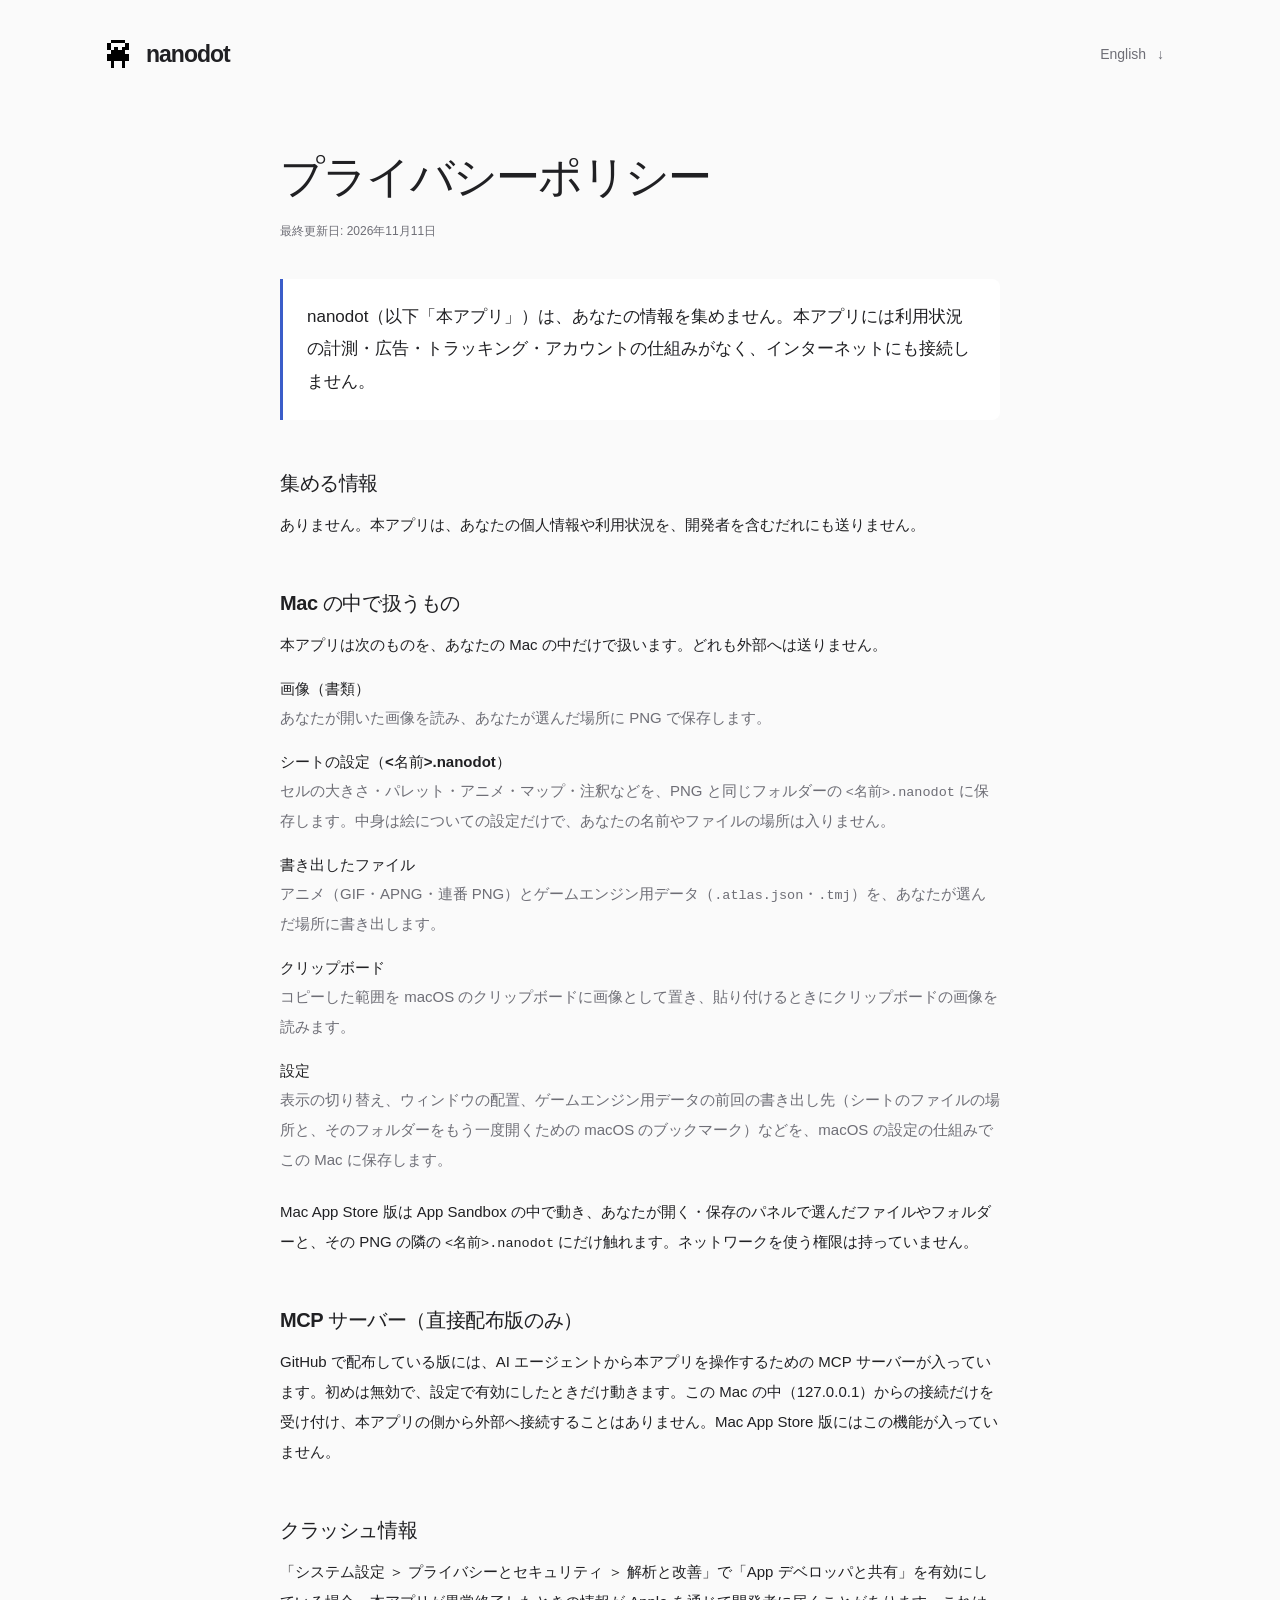
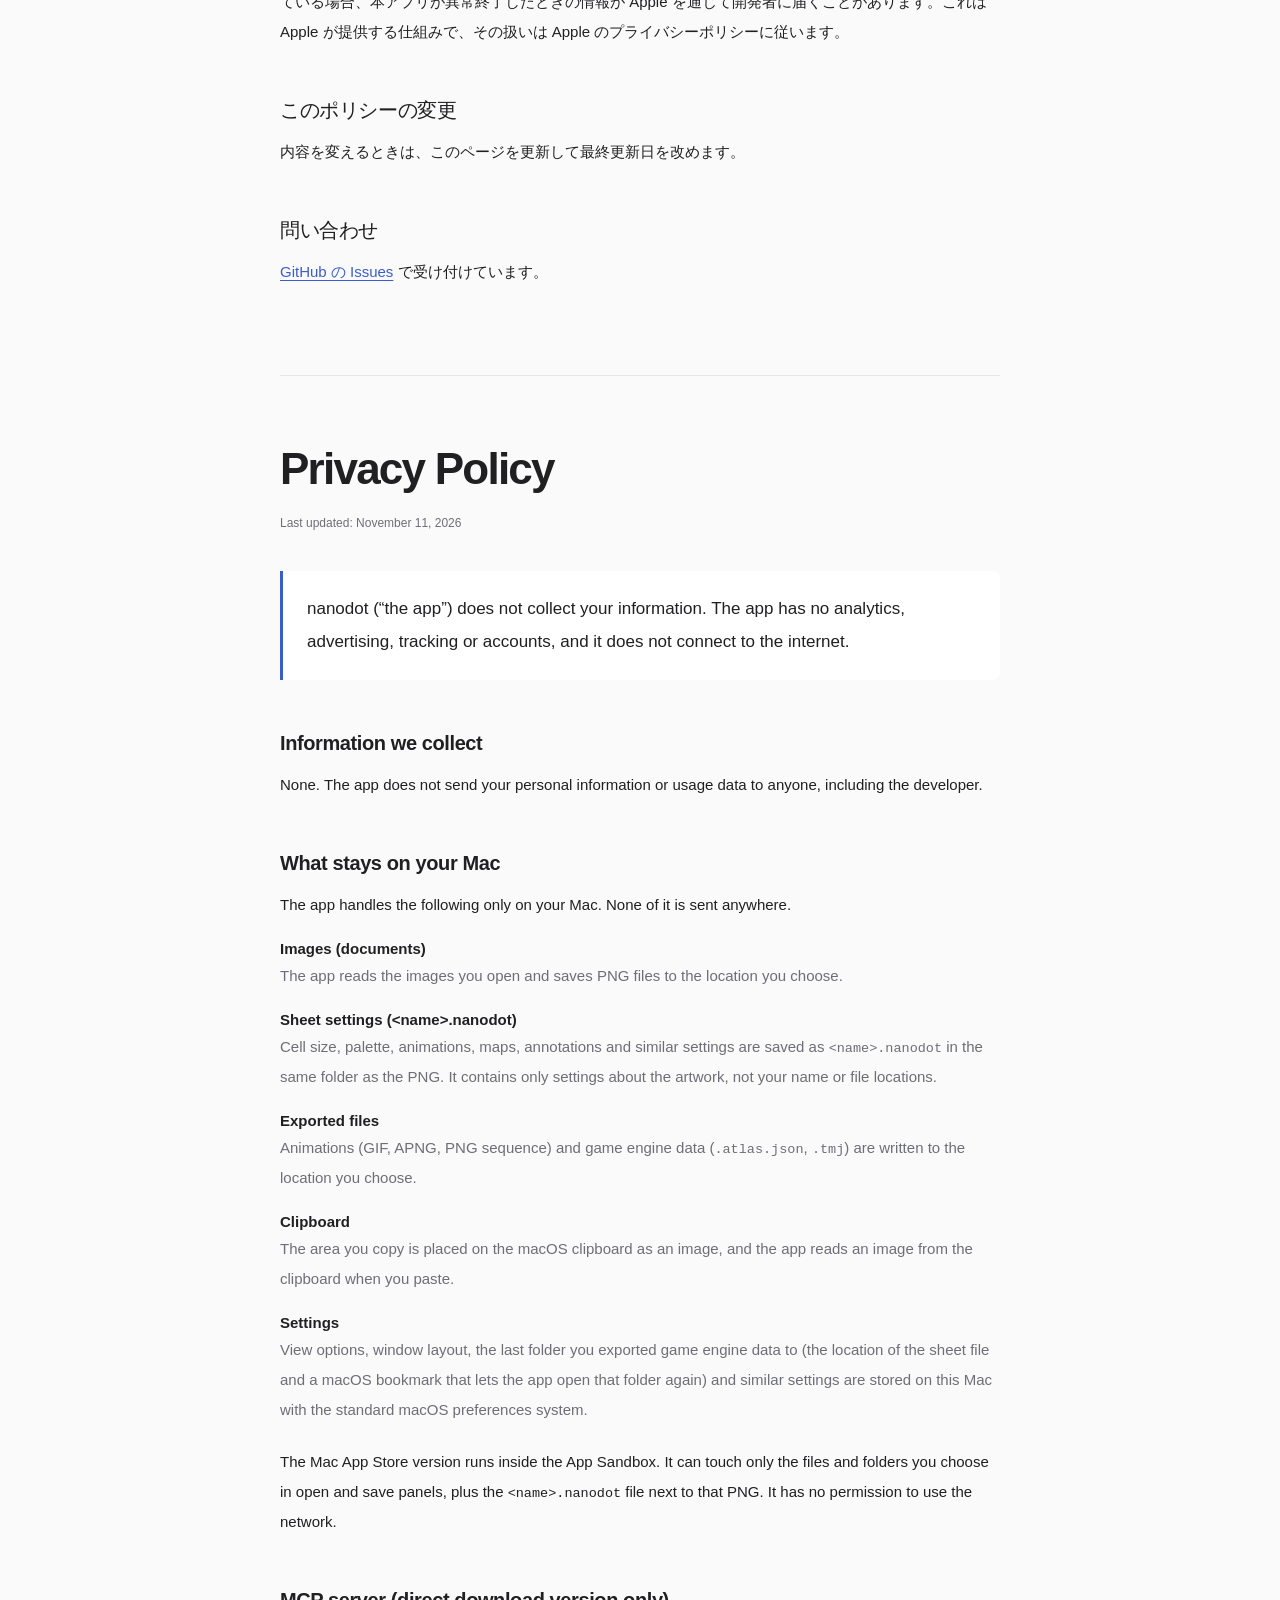
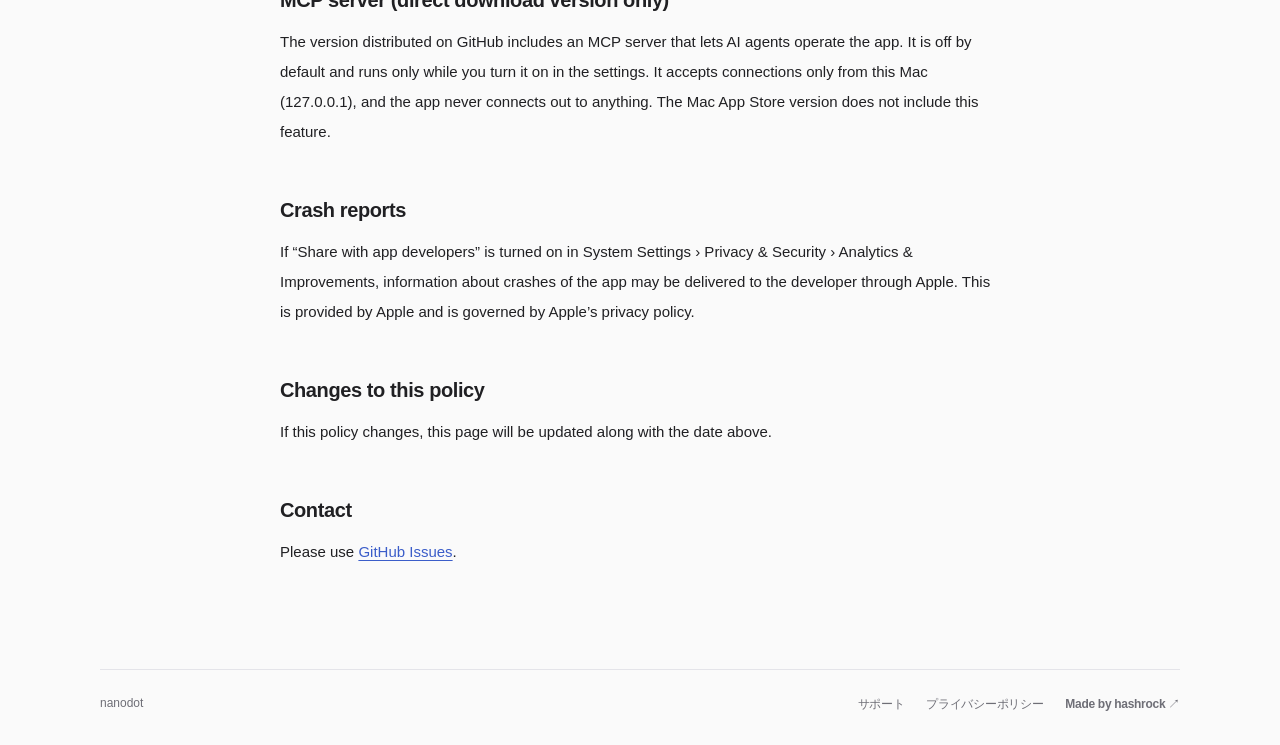
==== website/privacy.html @ 58ac0351 "サイトにプライバシーポリシーとサポートのページを足す App Store Connect に書く URL 用。1 ページに日本語と英語（#en）。 index.html のフッターからリンクする。  " ====
<!doctype html>
<html lang="ja">
<head>
  <meta charset="utf-8">
  <meta name="viewport" content="width=device-width, initial-scale=1">
  <meta name="theme-color" content="#fafafa">
  <title>プライバシーポリシー — nanodot</title>
  <meta name="description" content="nanodot はあなたの情報を集めません。通信もトラッキングもしないアプリです。">
  <link rel="icon" href="./assets/nanodot.svg" type="image/svg+xml">
  <link rel="stylesheet" href="./style.css">
  <script type="module" src="https://repos.hashrock.info/switcher/v1.js"></script>
</head>
<body>
  <header class="header wrap">
    <a class="brand" href="./" aria-label="nanodot ホーム"><img src="./assets/nanodot.svg" width="36" height="36" alt=""><span>nanodot</span></a>
    <div class="header-links">
      <a class="github" href="#en" lang="en">English <span aria-hidden="true">↓</span></a>
      <!-- hashrock の他のサービスへのメニュー（index.html と同じ置き方） -->
      <hashrock-switcher theme="light"></hashrock-switcher>
    </div>
  </header>
  <main class="policy wrap">

    <article id="ja" lang="ja">
      <h1>プライバシーポリシー</h1>
      <p class="updated">最終更新日: 2026年11月11日</p>

      <p class="lead">nanodot（以下「本アプリ」）は、あなたの情報を集めません。本アプリには利用状況の計測・広告・トラッキング・アカウントの仕組みがなく、インターネットにも接続しません。</p>

      <h2>集める情報</h2>
      <p>ありません。本アプリは、あなたの個人情報や利用状況を、開発者を含むだれにも送りません。</p>

      <h2>Mac の中で扱うもの</h2>
      <p>本アプリは次のものを、あなたの Mac の中だけで扱います。どれも外部へは送りません。</p>
      <dl>
        <dt>画像（書類）</dt>
        <dd>あなたが開いた画像を読み、あなたが選んだ場所に PNG で保存します。</dd>
        <dt>シートの設定（&lt;名前&gt;.nanodot）</dt>
        <dd>セルの大きさ・パレット・アニメ・マップ・注釈などを、PNG と同じフォルダーの <code>&lt;名前&gt;.nanodot</code> に保存します。中身は絵についての設定だけで、あなたの名前やファイルの場所は入りません。</dd>
        <dt>書き出したファイル</dt>
        <dd>アニメ（GIF・APNG・連番 PNG）とゲームエンジン用データ（<code>.atlas.json</code>・<code>.tmj</code>）を、あなたが選んだ場所に書き出します。</dd>
        <dt>クリップボード</dt>
        <dd>コピーした範囲を macOS のクリップボードに画像として置き、貼り付けるときにクリップボードの画像を読みます。</dd>
        <dt>設定</dt>
        <dd>表示の切り替え、ウィンドウの配置、ゲームエンジン用データの前回の書き出し先（シートのファイルの場所と、そのフォルダーをもう一度開くための macOS のブックマーク）などを、macOS の設定の仕組みでこの Mac に保存します。</dd>
      </dl>
      <p>Mac App Store 版は App Sandbox の中で動き、あなたが開く・保存のパネルで選んだファイルやフォルダーと、その PNG の隣の <code>&lt;名前&gt;.nanodot</code> にだけ触れます。ネットワークを使う権限は持っていません。</p>

      <h2>MCP サーバー（直接配布版のみ）</h2>
      <p>GitHub で配布している版には、AI エージェントから本アプリを操作するための MCP サーバーが入っています。初めは無効で、設定で有効にしたときだけ動きます。この Mac の中（127.0.0.1）からの接続だけを受け付け、本アプリの側から外部へ接続することはありません。Mac App Store 版にはこの機能が入っていません。</p>

      <h2>クラッシュ情報</h2>
      <p>「システム設定 ＞ プライバシーとセキュリティ ＞ 解析と改善」で「App デベロッパと共有」を有効にしている場合、本アプリが異常終了したときの情報が Apple を通じて開発者に届くことがあります。これは Apple が提供する仕組みで、その扱いは Apple のプライバシーポリシーに従います。</p>

      <h2>このポリシーの変更</h2>
      <p>内容を変えるときは、このページを更新して最終更新日を改めます。</p>

      <h2>問い合わせ</h2>
      <p><a class="link" href="https://github.com/hashrock/nanodot/issues">GitHub の Issues</a> で受け付けています。</p>
    </article>

    <article id="en" lang="en">
      <h1>Privacy Policy</h1>
      <p class="updated">Last updated: November 11, 2026</p>

      <p class="lead">nanodot (“the app”) does not collect your information. The app has no analytics, advertising, tracking or accounts, and it does not connect to the internet.</p>

      <h2>Information we collect</h2>
      <p>None. The app does not send your personal information or usage data to anyone, including the developer.</p>

      <h2>What stays on your Mac</h2>
      <p>The app handles the following only on your Mac. None of it is sent anywhere.</p>
      <dl>
        <dt>Images (documents)</dt>
        <dd>The app reads the images you open and saves PNG files to the location you choose.</dd>
        <dt>Sheet settings (&lt;name&gt;.nanodot)</dt>
        <dd>Cell size, palette, animations, maps, annotations and similar settings are saved as <code>&lt;name&gt;.nanodot</code> in the same folder as the PNG. It contains only settings about the artwork, not your name or file locations.</dd>
        <dt>Exported files</dt>
        <dd>Animations (GIF, APNG, PNG sequence) and game engine data (<code>.atlas.json</code>, <code>.tmj</code>) are written to the location you choose.</dd>
        <dt>Clipboard</dt>
        <dd>The area you copy is placed on the macOS clipboard as an image, and the app reads an image from the clipboard when you paste.</dd>
        <dt>Settings</dt>
        <dd>View options, window layout, the last folder you exported game engine data to (the location of the sheet file and a macOS bookmark that lets the app open that folder again) and similar settings are stored on this Mac with the standard macOS preferences system.</dd>
      </dl>
      <p>The Mac App Store version runs inside the App Sandbox. It can touch only the files and folders you choose in open and save panels, plus the <code>&lt;name&gt;.nanodot</code> file next to that PNG. It has no permission to use the network.</p>

      <h2>MCP server (direct download version only)</h2>
      <p>The version distributed on GitHub includes an MCP server that lets AI agents operate the app. It is off by default and runs only while you turn it on in the settings. It accepts connections only from this Mac (127.0.0.1), and the app never connects out to anything. The Mac App Store version does not include this feature.</p>

      <h2>Crash reports</h2>
      <p>If “Share with app developers” is turned on in System Settings › Privacy &amp; Security › Analytics &amp; Improvements, information about crashes of the app may be delivered to the developer through Apple. This is provided by Apple and is governed by Apple’s privacy policy.</p>

      <h2>Changes to this policy</h2>
      <p>If this policy changes, this page will be updated along with the date above.</p>

      <h2>Contact</h2>
      <p>Please use <a class="link" href="https://github.com/hashrock/nanodot/issues">GitHub Issues</a>.</p>
    </article>

  </main>
  <footer class="footer wrap"><a href="./">nanodot</a><span class="footer-links"><a href="./support.html">サポート</a><a href="./privacy.html">プライバシーポリシー</a><a href="https://github.com/hashrock">Made by hashrock <span aria-hidden="true">↗</span></a></span></footer>
</body>
</html>
---- website/style.css ----
:root{color-scheme:light;--paper:#fafafa;--ink:#202023;--muted:#6e6e76;--line:#e4e4e9;--accent:#3b5dc9;font-family:-apple-system,BlinkMacSystemFont,"Helvetica Neue","Hiragino Kaku Gothic ProN","Noto Sans JP",sans-serif;color:var(--ink);background:var(--paper);font-synthesis:none}
*{box-sizing:border-box}
body{margin:0;-webkit-font-smoothing:antialiased}
a{color:inherit;text-decoration:none}
a:focus-visible{outline:3px solid var(--accent);outline-offset:6px}
.wrap{width:min(1080px,calc(100% - 80px));margin-inline:auto}
.header{height:108px;display:flex;align-items:center;justify-content:space-between}
.brand{display:inline-flex;align-items:center;gap:10px;font-size:23px;font-weight:650;letter-spacing:-1px}
.brand img{display:block}
.github{font-size:14px;color:var(--muted);padding:12px 0}
.github span{margin-left:7px}
.github:hover,.footer a:hover{color:var(--accent)}
.hero{text-align:center;padding:78px 0 58px}
.eyebrow{margin:0 0 25px;font-size:14px;letter-spacing:.045em;color:var(--muted)}
h1{font-size:clamp(42px,5.5vw,68px);line-height:1.38;letter-spacing:-.055em;font-weight:700;margin:0}
.intro{font-size:16px;line-height:2;color:var(--muted);margin:26px 0 29px;letter-spacing:.015em}
.intro span{display:inline-block}
.button{display:inline-flex;justify-content:center;align-items:center;gap:11px;min-height:50px;padding:14px 23px;border-radius:8px;background:var(--accent);color:white;font-size:14px;font-weight:600;line-height:1.5;transition:background .18s,transform .18s}
.button:hover{background:#29366f;transform:translateY(-2px)}
.requirement{font-size:12px;line-height:1.8;color:var(--muted);margin:13px 0 0}
.requirement a{text-decoration:underline;text-underline-offset:3px}
.requirement a:hover{color:var(--accent)}
.preview{margin-top:0;margin-bottom:0}
.preview>img{width:100%;height:auto;display:block;border-radius:14px;border:1px solid var(--line);box-shadow:0 24px 60px -30px rgba(32,32,35,.35)}
figcaption{display:flex;justify-content:space-between;gap:16px;margin-top:17px;font-size:12px;color:var(--muted);line-height:1.8}
.caption-note{letter-spacing:.06em}
.step{font-size:12px;letter-spacing:.08em;font-family:ui-monospace,SFMono-Regular,Consolas,monospace;color:var(--accent)}
.closing{text-align:center;border-top:1px solid var(--line);padding:68px 0 76px}
.closing>img{display:block;margin:0 auto 21px}
.closing h2{font-size:26px;letter-spacing:-.035em;line-height:1.5;margin:0 0 24px}
.footer{border-top:1px solid var(--line);padding-block:26px 32px;display:flex;justify-content:space-between;gap:20px;font-size:12px;color:var(--muted)}
.footer>span{font-weight:650;letter-spacing:-.025em}
@media(min-width:1500px){.hero{padding-top:100px}}
@media(max-width:700px){.wrap{width:calc(100% - 40px)}.header{height:84px}.brand{font-size:21px}.hero{padding:54px 0 40px}.eyebrow{font-size:12px;margin-bottom:22px}h1{font-size:clamp(36px,8.6vw,54px)}.intro{font-size:14px;line-height:1.95;max-width:320px;margin:23px auto 26px}.desktop-break{display:none}.preview>img{border-radius:8px}figcaption{font-size:12px}.caption-note{display:none}.features{grid-template-columns:1fr;padding:52px 0;gap:30px}.features article{padding-top:20px}.features h2{font-size:26px;margin:13px 0 10px}.features p{font-size:14px}.closing{padding:49px 0 53px}.closing h2{font-size:24px}.footer{padding-block:23px}}
@media(prefers-reduced-motion:reduce){.button{transition:none}.button:hover{transform:none}}
.preview>img{image-rendering:auto}
.brand img,.closing>img{image-rendering:pixelated}

h1{font-size:clamp(34px,4.4vw,52px);line-height:1.35;letter-spacing:-.04em}
.intro{max-width:620px;margin-inline:auto}
.feature{display:grid;grid-template-columns:5fr 6fr;gap:48px;align-items:center;border-top:1px solid var(--line);padding:56px 0}
.feature:first-of-type{margin-top:72px}
.feature h2,.formats h2{font-size:24px;letter-spacing:-.03em;margin:0 0 14px;line-height:1.4}
.feature p{font-size:14px;line-height:1.9;color:var(--muted);margin:0 0 12px}
.feature ul{margin:0;padding-left:1.2em;font-size:14px;line-height:1.9;color:var(--muted)}
.feature li+li{margin-top:4px}
.feature>img{width:100%;height:auto;display:block;border-radius:10px;border:1px solid var(--line);box-shadow:0 18px 40px -28px rgba(32,32,35,.35);image-rendering:auto}
.feature pre{margin:0;padding:18px 20px;border-radius:10px;background:#1a1c2c;color:#f4f4f4;font-size:13px;line-height:1.7;overflow-x:auto}
.feature pre code,.formats code{font-family:ui-monospace,SFMono-Regular,Consolas,monospace}
.formats{border-top:1px solid var(--line);padding:56px 0 72px}
.formats table{width:100%;border-collapse:collapse;font-size:14px;line-height:1.8}
.formats th,.formats td{text-align:left;vertical-align:top;padding:12px 0;border-bottom:1px solid var(--line)}
.formats th{width:180px;font-weight:600;color:var(--ink);padding-right:20px}
.formats td{color:var(--muted)}
.formats code{font-size:13px}
.closing h2{margin-bottom:24px}
@media(max-width:700px){.feature{grid-template-columns:1fr;gap:24px;padding:40px 0}.feature:first-of-type{margin-top:48px}.formats th{width:110px}}
.feature>img.pixel{image-rendering:pixelated}
.header-links{display:flex;align-items:center;gap:16px}

.policy{max-width:720px;padding:40px 0 88px}
.policy article+article{margin-top:88px;padding-top:64px;border-top:1px solid var(--line)}
.policy h1{font-size:clamp(32px,4vw,44px);line-height:1.3;letter-spacing:-.04em}
.policy h2{font-size:20px;letter-spacing:-.02em;line-height:1.5;margin:48px 0 12px}
.policy p,.policy dd{font-size:15px;line-height:2;margin:0 0 14px}
.policy .updated{font-size:12px;color:var(--muted);margin:14px 0 36px}
.policy .lead{font-size:17px;line-height:1.9;padding:22px 24px;border-left:3px solid var(--accent);background:#fff;border-radius:0 8px 8px 0}
.policy dl{margin:18px 0 22px}
.policy dt{font-weight:650;font-size:15px;margin-top:20px}
.policy dd{margin:4px 0 0;color:var(--muted)}
.policy code{font-family:ui-monospace,SFMono-Regular,Consolas,monospace;font-size:.9em}
.policy .link{color:var(--accent);text-decoration:underline;text-underline-offset:3px}
@media(max-width:700px){.policy{padding:24px 0 56px}.policy article+article{margin-top:56px;padding-top:44px}.policy h2{font-size:18px;margin-top:38px}.policy p,.policy dd{font-size:14px}.policy .lead{font-size:15px;padding:18px 18px}}
.footer-links{display:flex;gap:22px;flex-wrap:wrap;justify-content:flex-end}
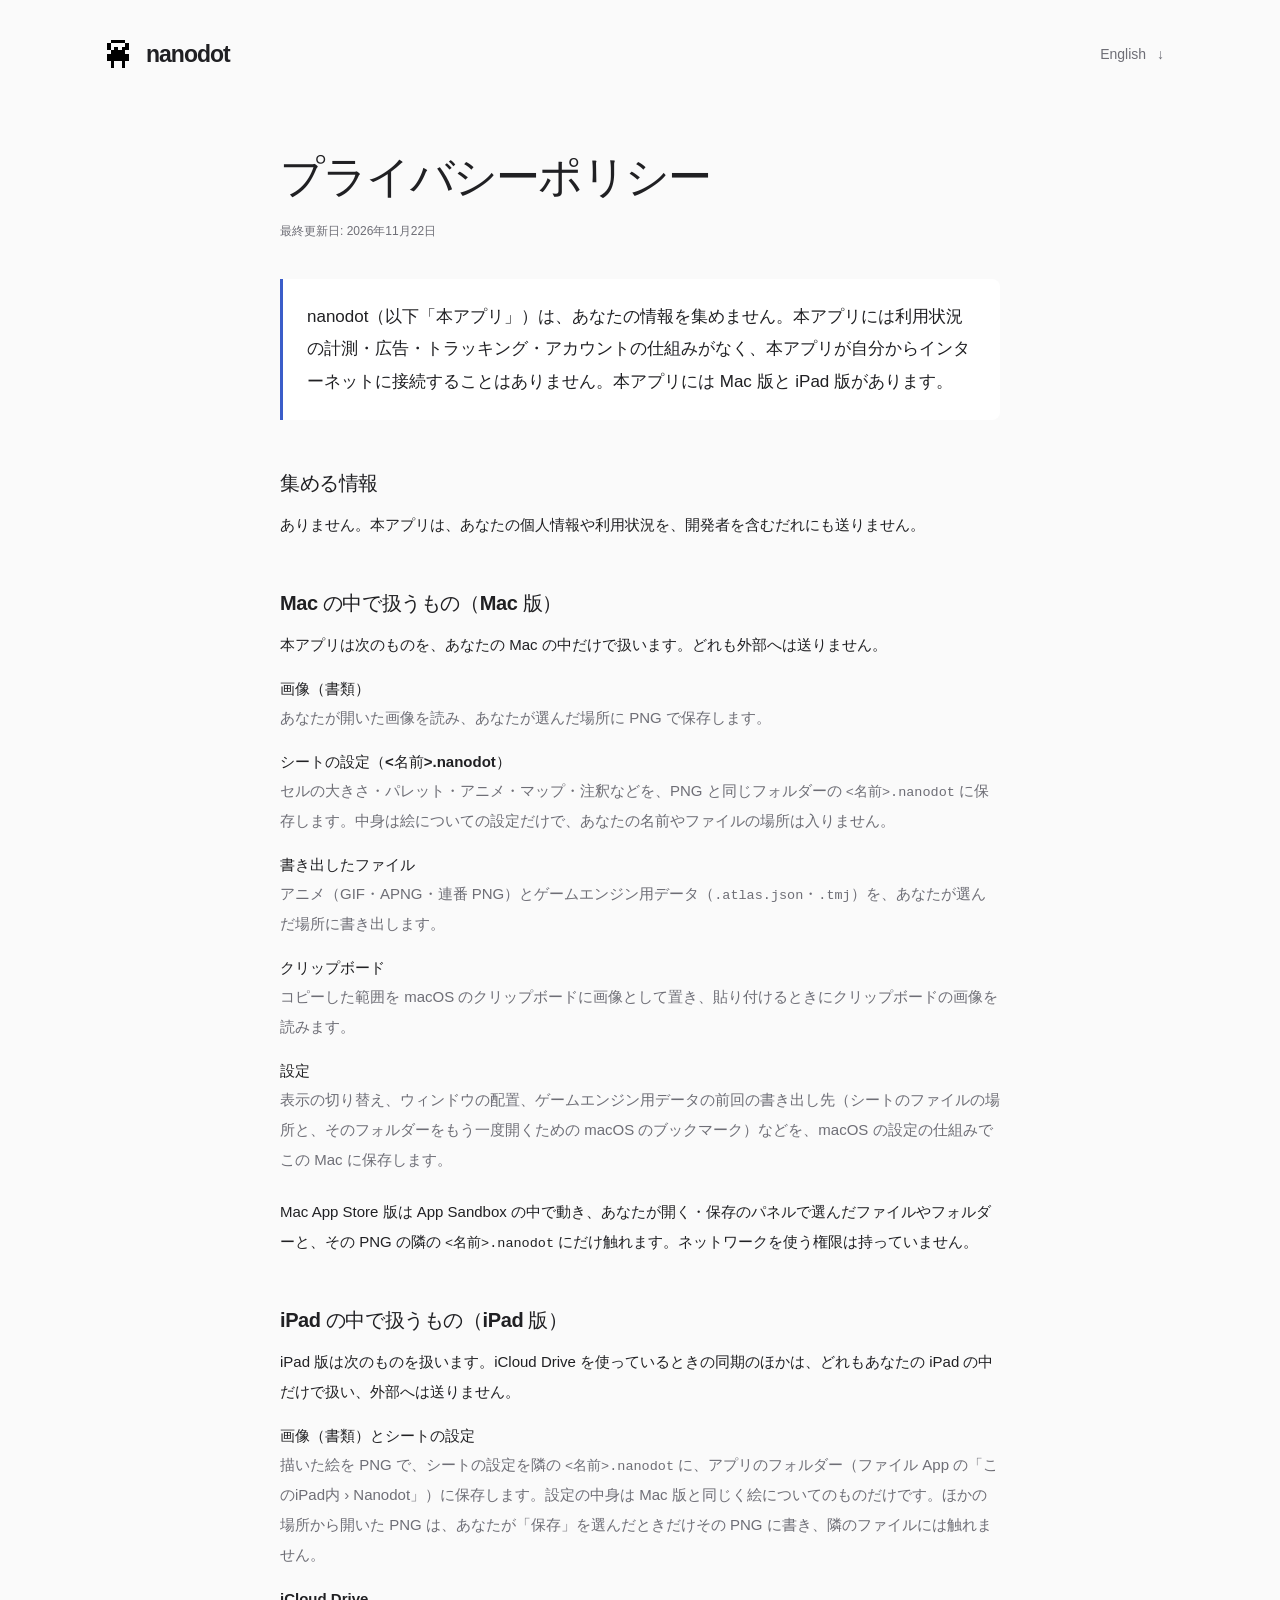
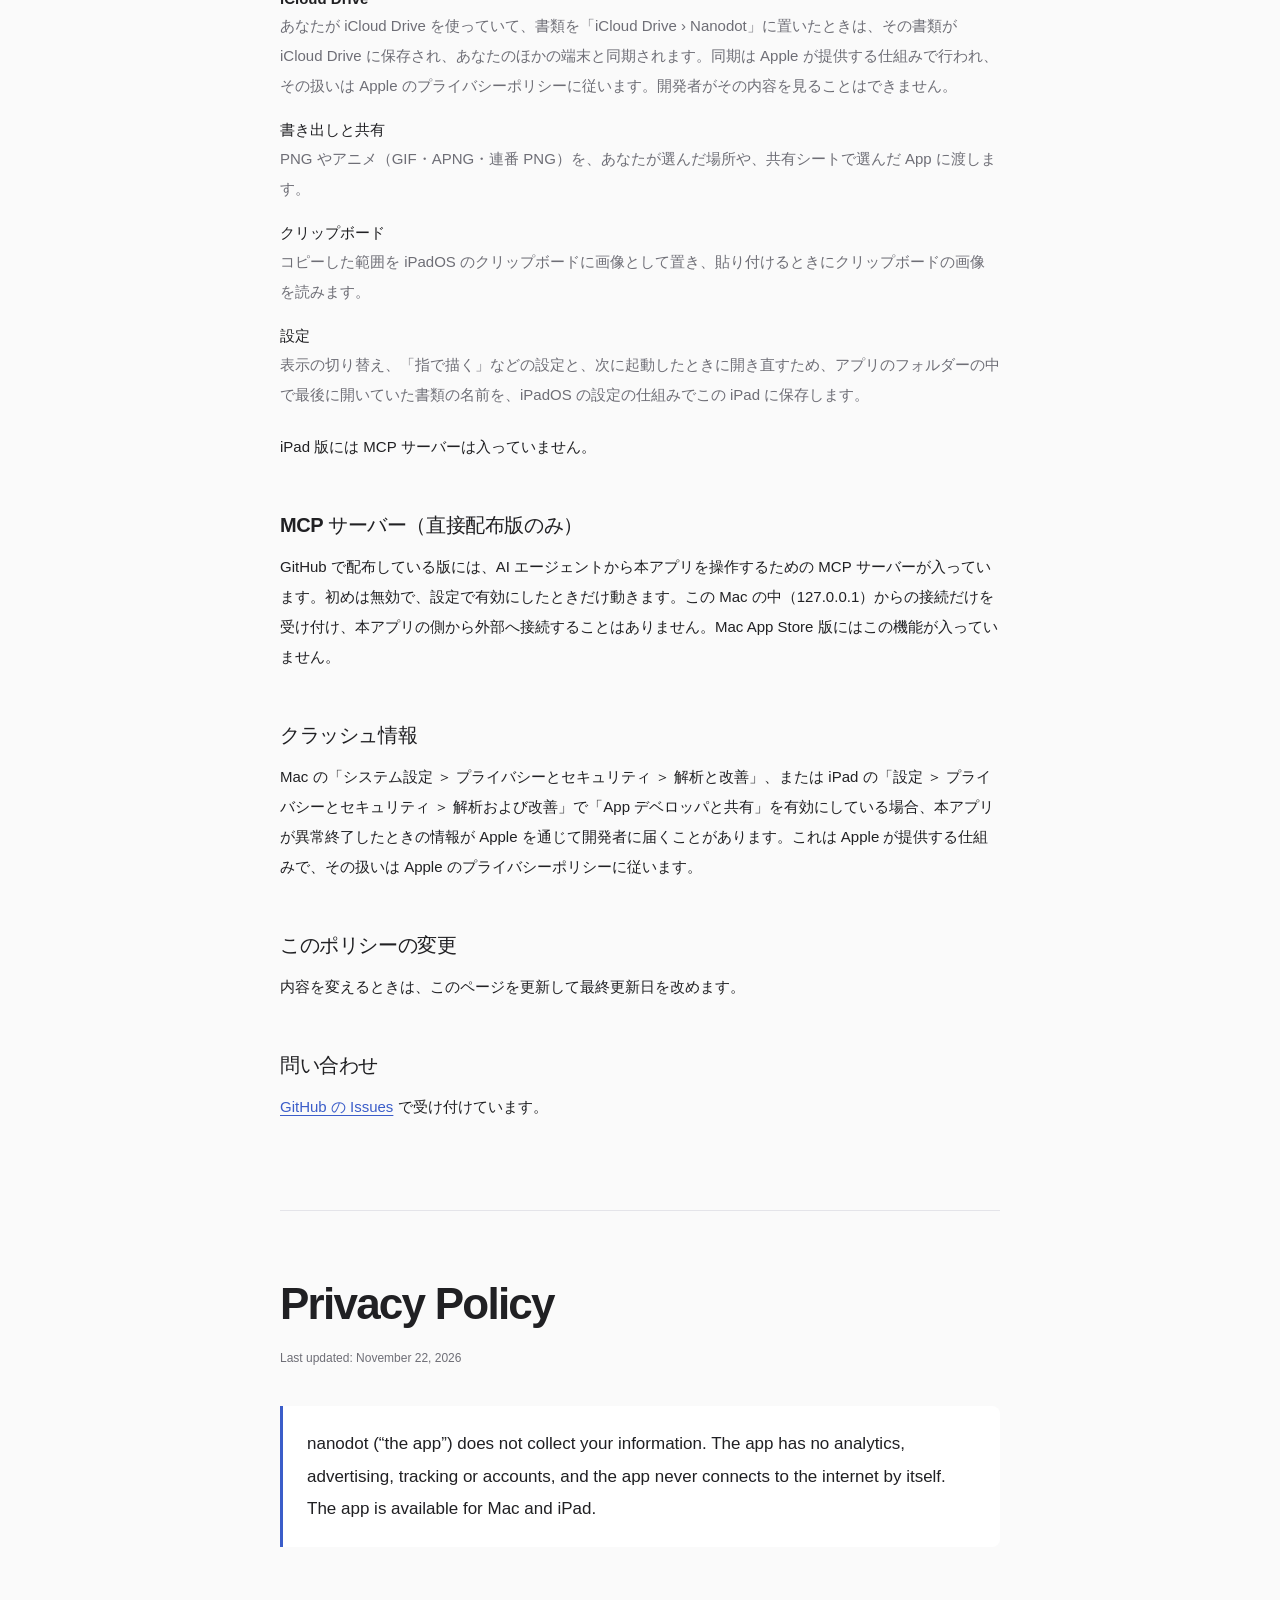
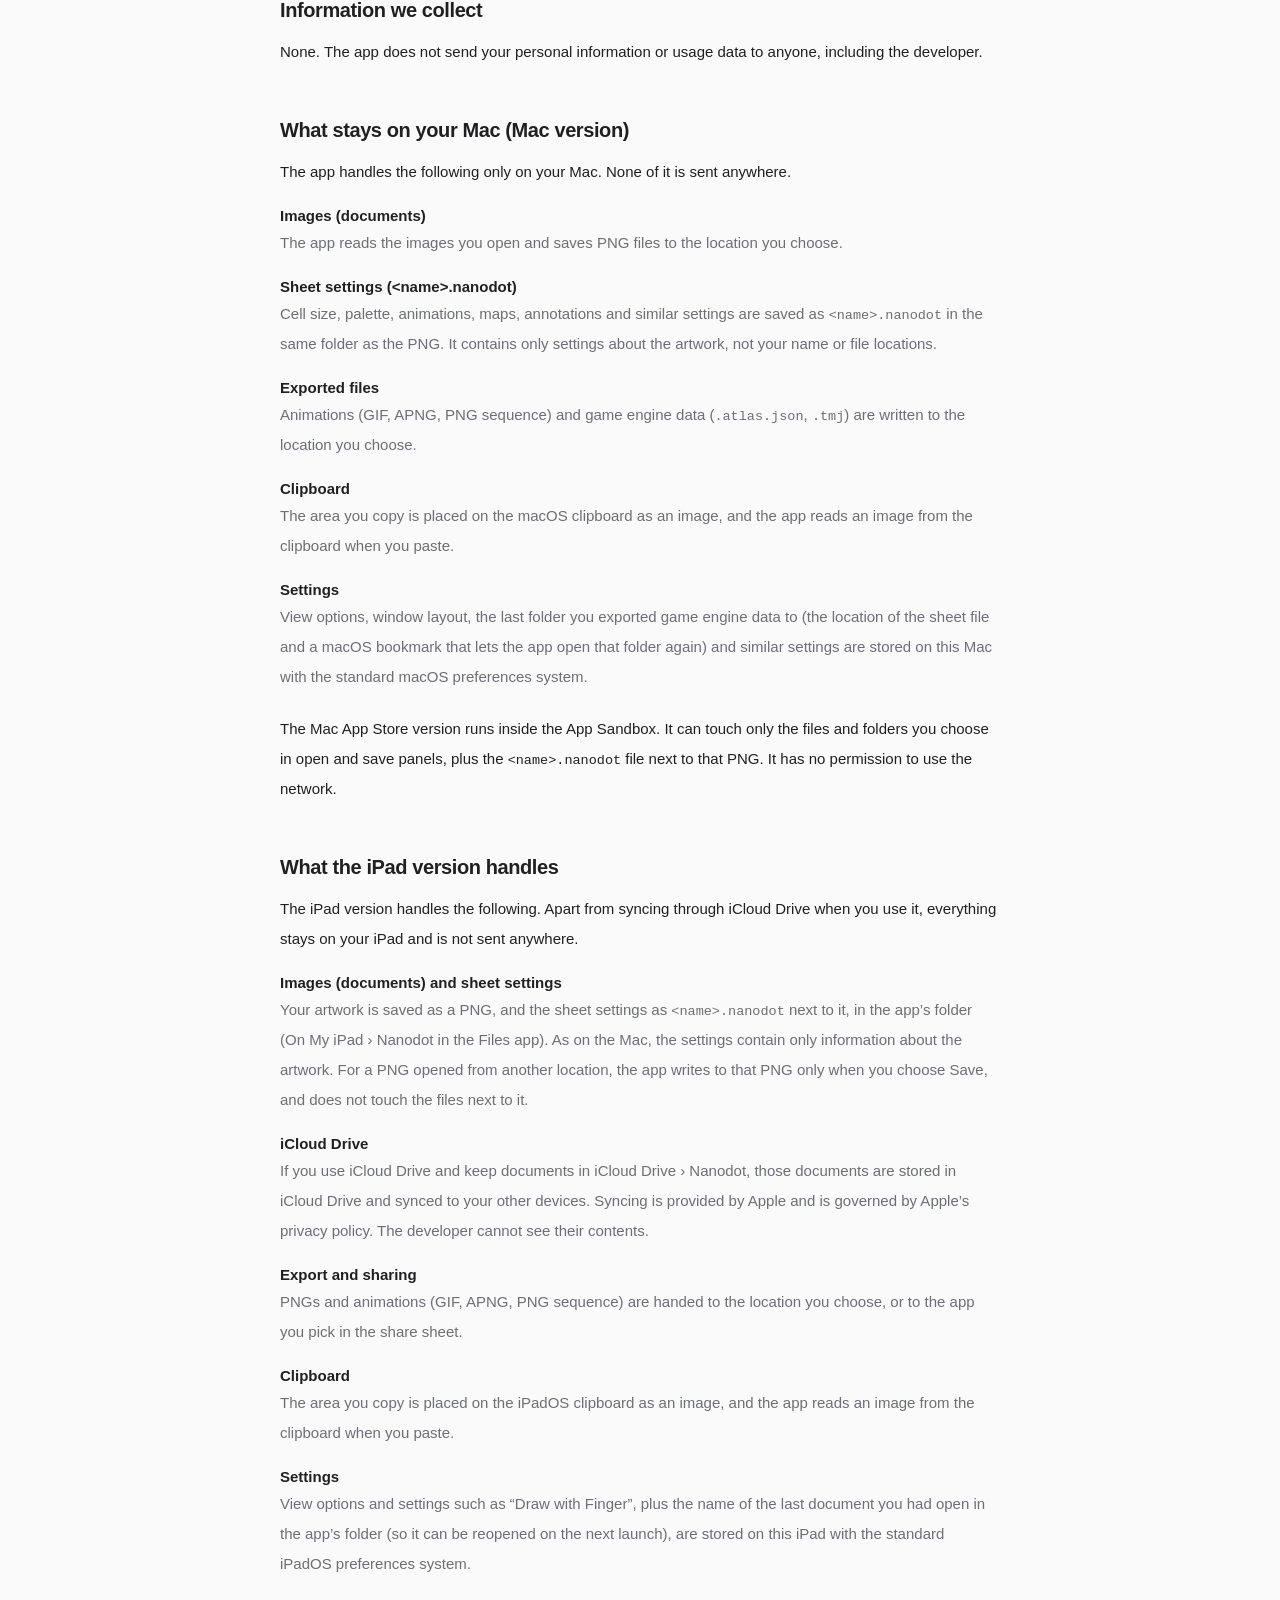
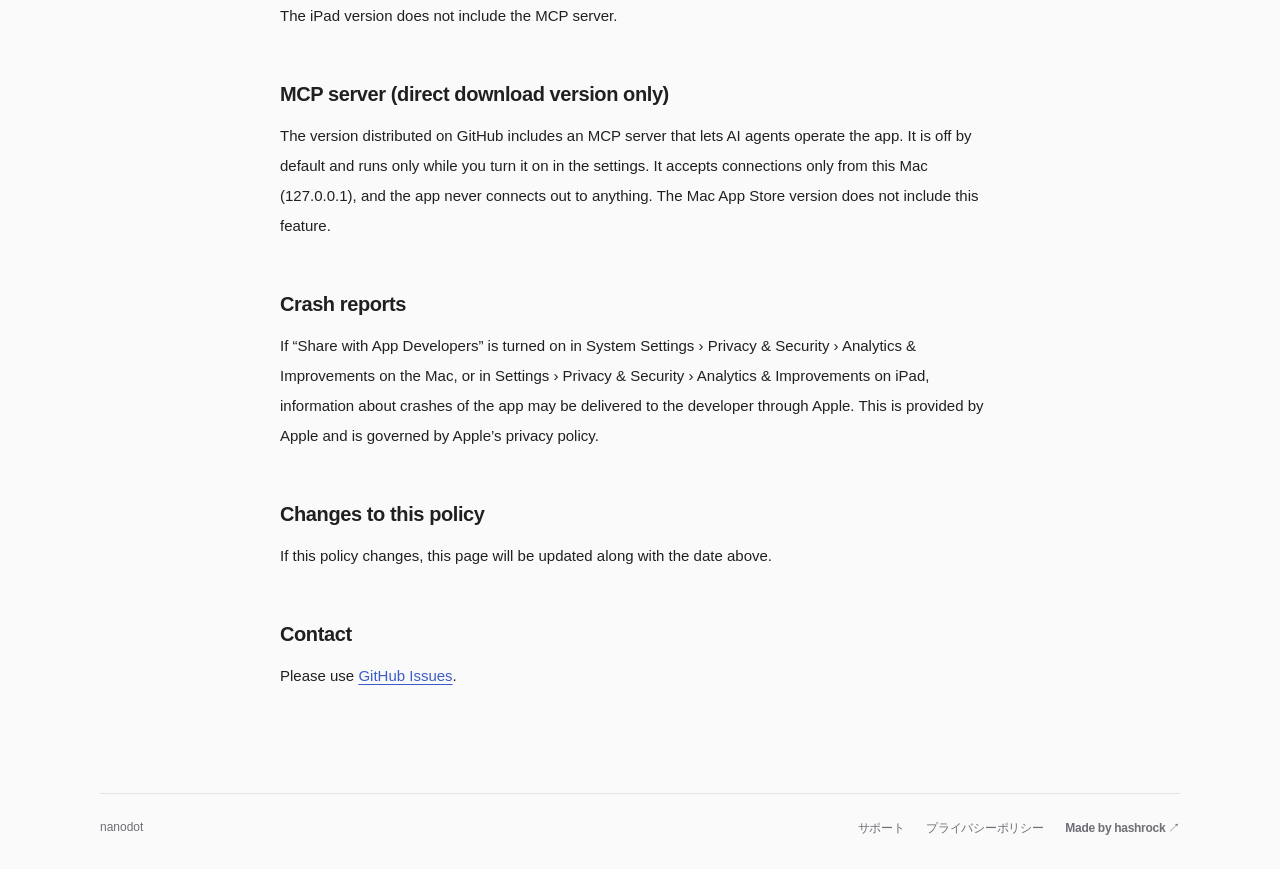
==== commit f255d751: "サイト: プライバシーポリシーとサポートに iPad 版のことを書く App Store の iPad 版の提出に合わせる。 - プライバシーポリシー: iPad 版で扱うもの（アプリのフォルダー、i" ====
--- a/website/privacy.html
+++ b/website/privacy.html
@@ -23,14 +23,14 @@
 
     <article id="ja" lang="ja">
       <h1>プライバシーポリシー</h1>
-      <p class="updated">最終更新日: 2026年11月11日</p>
+      <p class="updated">最終更新日: 2026年11月22日</p>
 
-      <p class="lead">nanodot（以下「本アプリ」）は、あなたの情報を集めません。本アプリには利用状況の計測・広告・トラッキング・アカウントの仕組みがなく、インターネットにも接続しません。</p>
+      <p class="lead">nanodot（以下「本アプリ」）は、あなたの情報を集めません。本アプリには利用状況の計測・広告・トラッキング・アカウントの仕組みがなく、本アプリが自分からインターネットに接続することはありません。本アプリには Mac 版と iPad 版があります。</p>
 
       <h2>集める情報</h2>
       <p>ありません。本アプリは、あなたの個人情報や利用状況を、開発者を含むだれにも送りません。</p>
 
-      <h2>Mac の中で扱うもの</h2>
+      <h2>Mac の中で扱うもの（Mac 版）</h2>
       <p>本アプリは次のものを、あなたの Mac の中だけで扱います。どれも外部へは送りません。</p>
       <dl>
         <dt>画像（書類）</dt>
@@ -46,11 +46,27 @@
       </dl>
       <p>Mac App Store 版は App Sandbox の中で動き、あなたが開く・保存のパネルで選んだファイルやフォルダーと、その PNG の隣の <code>&lt;名前&gt;.nanodot</code> にだけ触れます。ネットワークを使う権限は持っていません。</p>
 
+      <h2>iPad の中で扱うもの（iPad 版）</h2>
+      <p>iPad 版は次のものを扱います。iCloud Drive を使っているときの同期のほかは、どれもあなたの iPad の中だけで扱い、外部へは送りません。</p>
+      <dl>
+        <dt>画像（書類）とシートの設定</dt>
+        <dd>描いた絵を PNG で、シートの設定を隣の <code>&lt;名前&gt;.nanodot</code> に、アプリのフォルダー（ファイル App の「このiPad内 › Nanodot」）に保存します。設定の中身は Mac 版と同じく絵についてのものだけです。ほかの場所から開いた PNG は、あなたが「保存」を選んだときだけその PNG に書き、隣のファイルには触れません。</dd>
+        <dt>iCloud Drive</dt>
+        <dd>あなたが iCloud Drive を使っていて、書類を「iCloud Drive › Nanodot」に置いたときは、その書類が iCloud Drive に保存され、あなたのほかの端末と同期されます。同期は Apple が提供する仕組みで行われ、その扱いは Apple のプライバシーポリシーに従います。開発者がその内容を見ることはできません。</dd>
+        <dt>書き出しと共有</dt>
+        <dd>PNG やアニメ（GIF・APNG・連番 PNG）を、あなたが選んだ場所や、共有シートで選んだ App に渡します。</dd>
+        <dt>クリップボード</dt>
+        <dd>コピーした範囲を iPadOS のクリップボードに画像として置き、貼り付けるときにクリップボードの画像を読みます。</dd>
+        <dt>設定</dt>
+        <dd>表示の切り替え、「指で描く」などの設定と、次に起動したときに開き直すため、アプリのフォルダーの中で最後に開いていた書類の名前を、iPadOS の設定の仕組みでこの iPad に保存します。</dd>
+      </dl>
+      <p>iPad 版には MCP サーバーは入っていません。</p>
+
       <h2>MCP サーバー（直接配布版のみ）</h2>
       <p>GitHub で配布している版には、AI エージェントから本アプリを操作するための MCP サーバーが入っています。初めは無効で、設定で有効にしたときだけ動きます。この Mac の中（127.0.0.1）からの接続だけを受け付け、本アプリの側から外部へ接続することはありません。Mac App Store 版にはこの機能が入っていません。</p>
 
       <h2>クラッシュ情報</h2>
-      <p>「システム設定 ＞ プライバシーとセキュリティ ＞ 解析と改善」で「App デベロッパと共有」を有効にしている場合、本アプリが異常終了したときの情報が Apple を通じて開発者に届くことがあります。これは Apple が提供する仕組みで、その扱いは Apple のプライバシーポリシーに従います。</p>
+      <p>Mac の「システム設定 ＞ プライバシーとセキュリティ ＞ 解析と改善」、または iPad の「設定 ＞ プライバシーとセキュリティ ＞ 解析および改善」で「App デベロッパと共有」を有効にしている場合、本アプリが異常終了したときの情報が Apple を通じて開発者に届くことがあります。これは Apple が提供する仕組みで、その扱いは Apple のプライバシーポリシーに従います。</p>
 
       <h2>このポリシーの変更</h2>
       <p>内容を変えるときは、このページを更新して最終更新日を改めます。</p>
@@ -61,14 +77,14 @@
 
     <article id="en" lang="en">
       <h1>Privacy Policy</h1>
-      <p class="updated">Last updated: November 11, 2026</p>
+      <p class="updated">Last updated: November 22, 2026</p>
 
-      <p class="lead">nanodot (“the app”) does not collect your information. The app has no analytics, advertising, tracking or accounts, and it does not connect to the internet.</p>
+      <p class="lead">nanodot (“the app”) does not collect your information. The app has no analytics, advertising, tracking or accounts, and the app never connects to the internet by itself. The app is available for Mac and iPad.</p>
 
       <h2>Information we collect</h2>
       <p>None. The app does not send your personal information or usage data to anyone, including the developer.</p>
 
-      <h2>What stays on your Mac</h2>
+      <h2>What stays on your Mac (Mac version)</h2>
       <p>The app handles the following only on your Mac. None of it is sent anywhere.</p>
       <dl>
         <dt>Images (documents)</dt>
@@ -84,11 +100,27 @@
       </dl>
       <p>The Mac App Store version runs inside the App Sandbox. It can touch only the files and folders you choose in open and save panels, plus the <code>&lt;name&gt;.nanodot</code> file next to that PNG. It has no permission to use the network.</p>
 
+      <h2>What the iPad version handles</h2>
+      <p>The iPad version handles the following. Apart from syncing through iCloud Drive when you use it, everything stays on your iPad and is not sent anywhere.</p>
+      <dl>
+        <dt>Images (documents) and sheet settings</dt>
+        <dd>Your artwork is saved as a PNG, and the sheet settings as <code>&lt;name&gt;.nanodot</code> next to it, in the app’s folder (On My iPad › Nanodot in the Files app). As on the Mac, the settings contain only information about the artwork. For a PNG opened from another location, the app writes to that PNG only when you choose Save, and does not touch the files next to it.</dd>
+        <dt>iCloud Drive</dt>
+        <dd>If you use iCloud Drive and keep documents in iCloud Drive › Nanodot, those documents are stored in iCloud Drive and synced to your other devices. Syncing is provided by Apple and is governed by Apple’s privacy policy. The developer cannot see their contents.</dd>
+        <dt>Export and sharing</dt>
+        <dd>PNGs and animations (GIF, APNG, PNG sequence) are handed to the location you choose, or to the app you pick in the share sheet.</dd>
+        <dt>Clipboard</dt>
+        <dd>The area you copy is placed on the iPadOS clipboard as an image, and the app reads an image from the clipboard when you paste.</dd>
+        <dt>Settings</dt>
+        <dd>View options and settings such as “Draw with Finger”, plus the name of the last document you had open in the app’s folder (so it can be reopened on the next launch), are stored on this iPad with the standard iPadOS preferences system.</dd>
+      </dl>
+      <p>The iPad version does not include the MCP server.</p>
+
       <h2>MCP server (direct download version only)</h2>
       <p>The version distributed on GitHub includes an MCP server that lets AI agents operate the app. It is off by default and runs only while you turn it on in the settings. It accepts connections only from this Mac (127.0.0.1), and the app never connects out to anything. The Mac App Store version does not include this feature.</p>
 
       <h2>Crash reports</h2>
-      <p>If “Share with app developers” is turned on in System Settings › Privacy &amp; Security › Analytics &amp; Improvements, information about crashes of the app may be delivered to the developer through Apple. This is provided by Apple and is governed by Apple’s privacy policy.</p>
+      <p>If “Share with App Developers” is turned on in System Settings › Privacy &amp; Security › Analytics &amp; Improvements on the Mac, or in Settings › Privacy &amp; Security › Analytics &amp; Improvements on iPad, information about crashes of the app may be delivered to the developer through Apple. This is provided by Apple and is governed by Apple’s privacy policy.</p>
 
       <h2>Changes to this policy</h2>
       <p>If this policy changes, this page will be updated along with the date above.</p>
